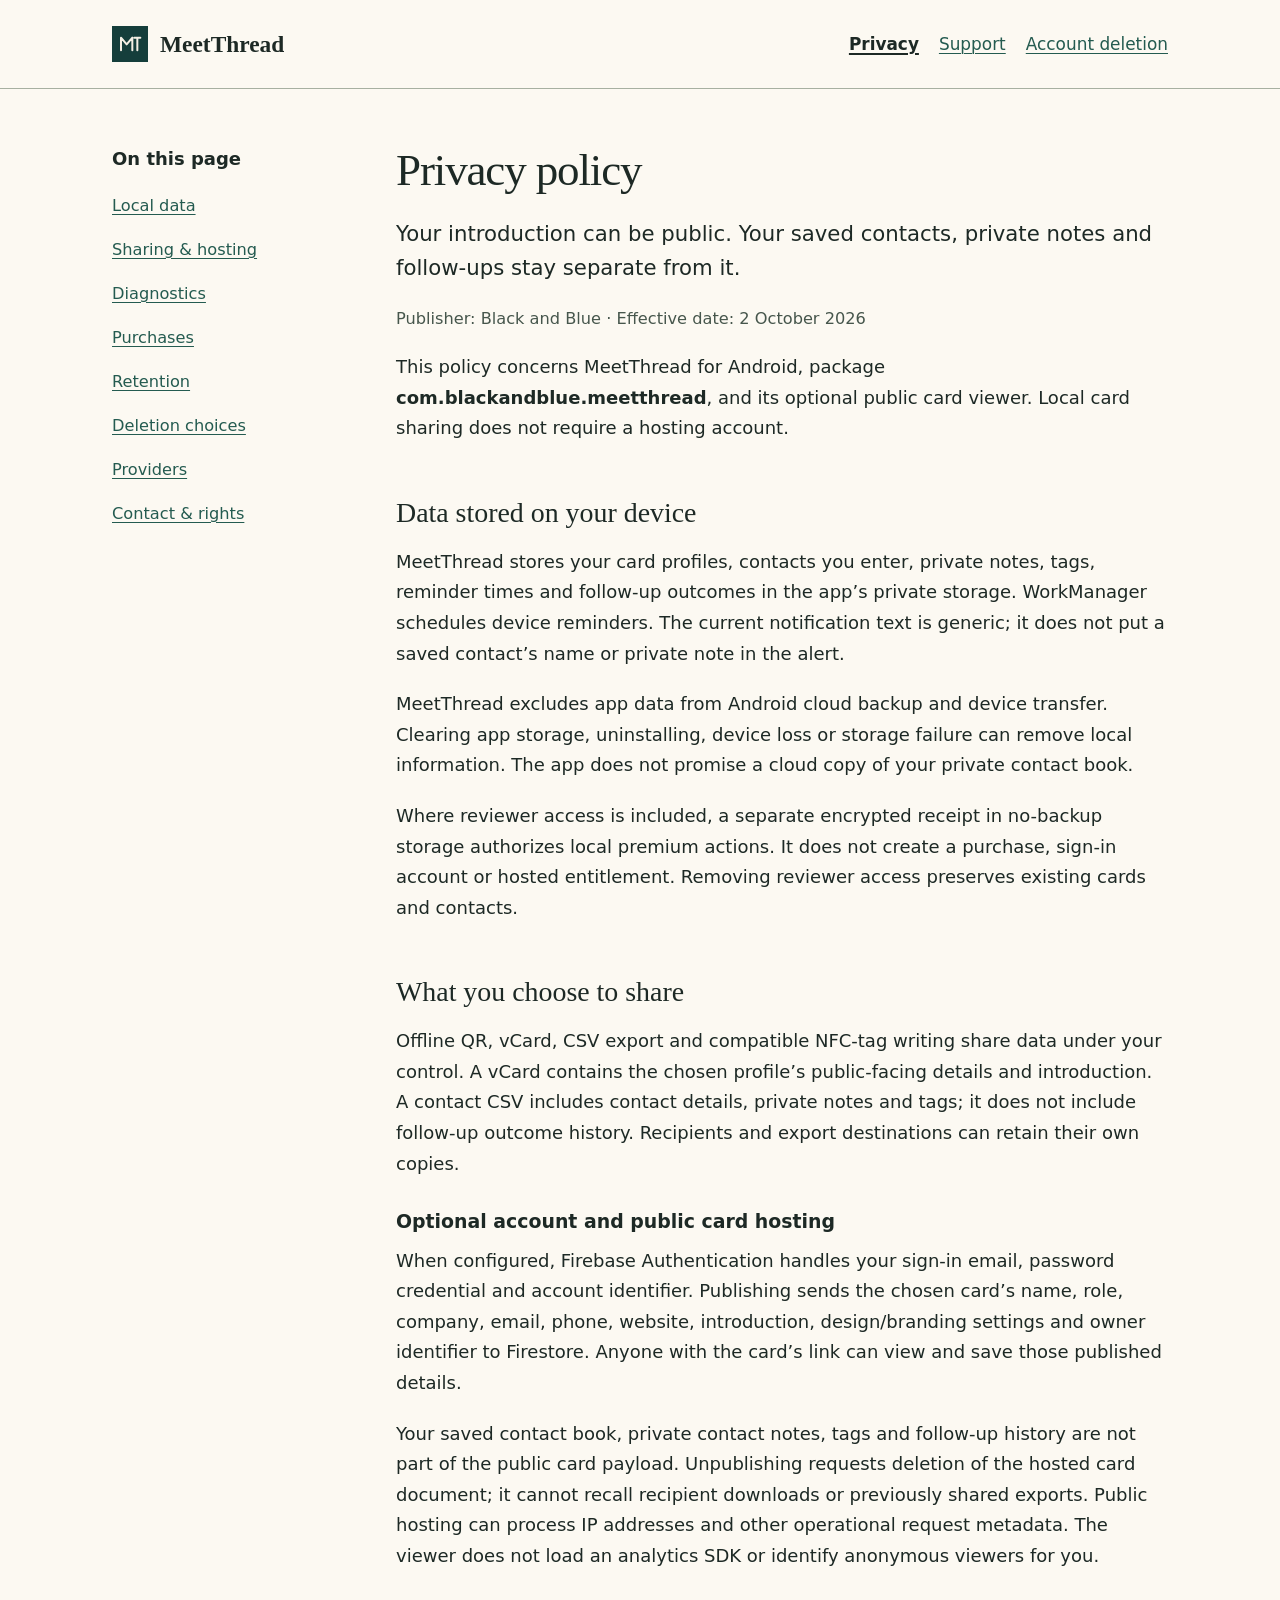
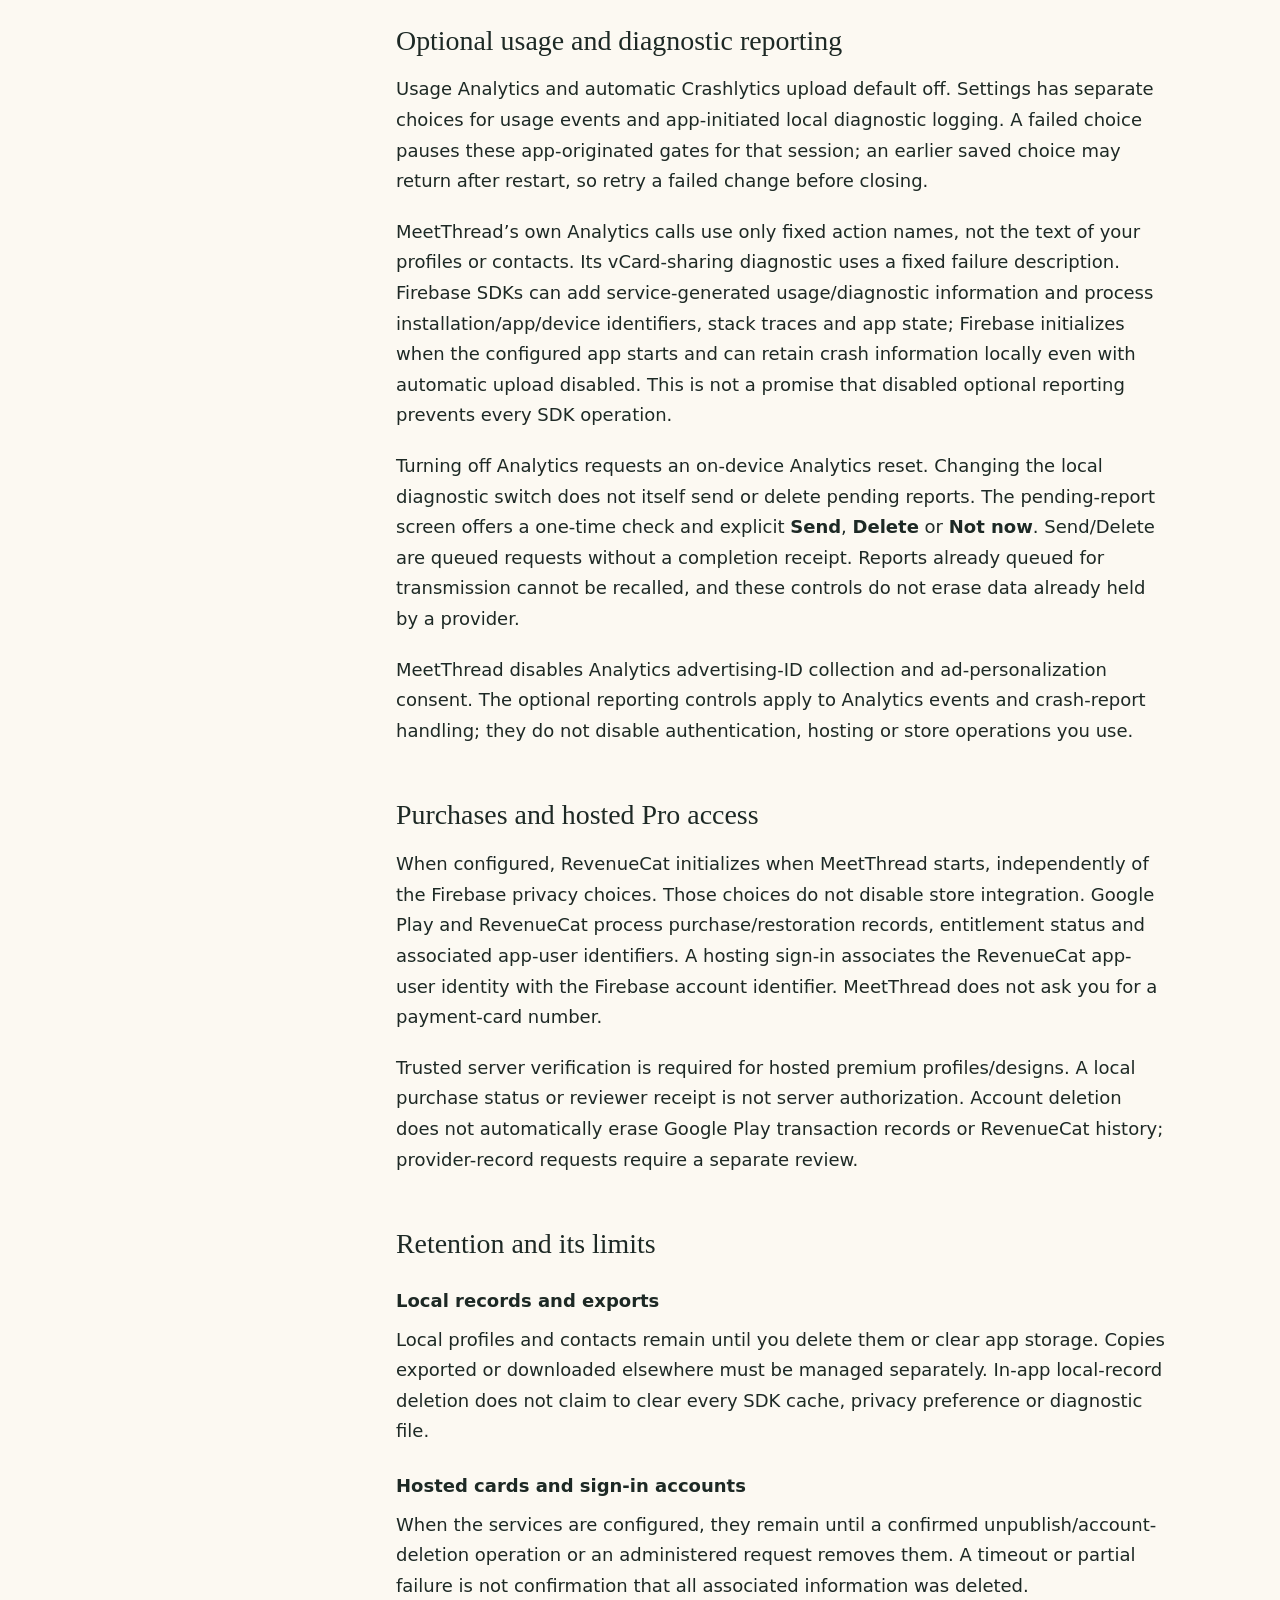
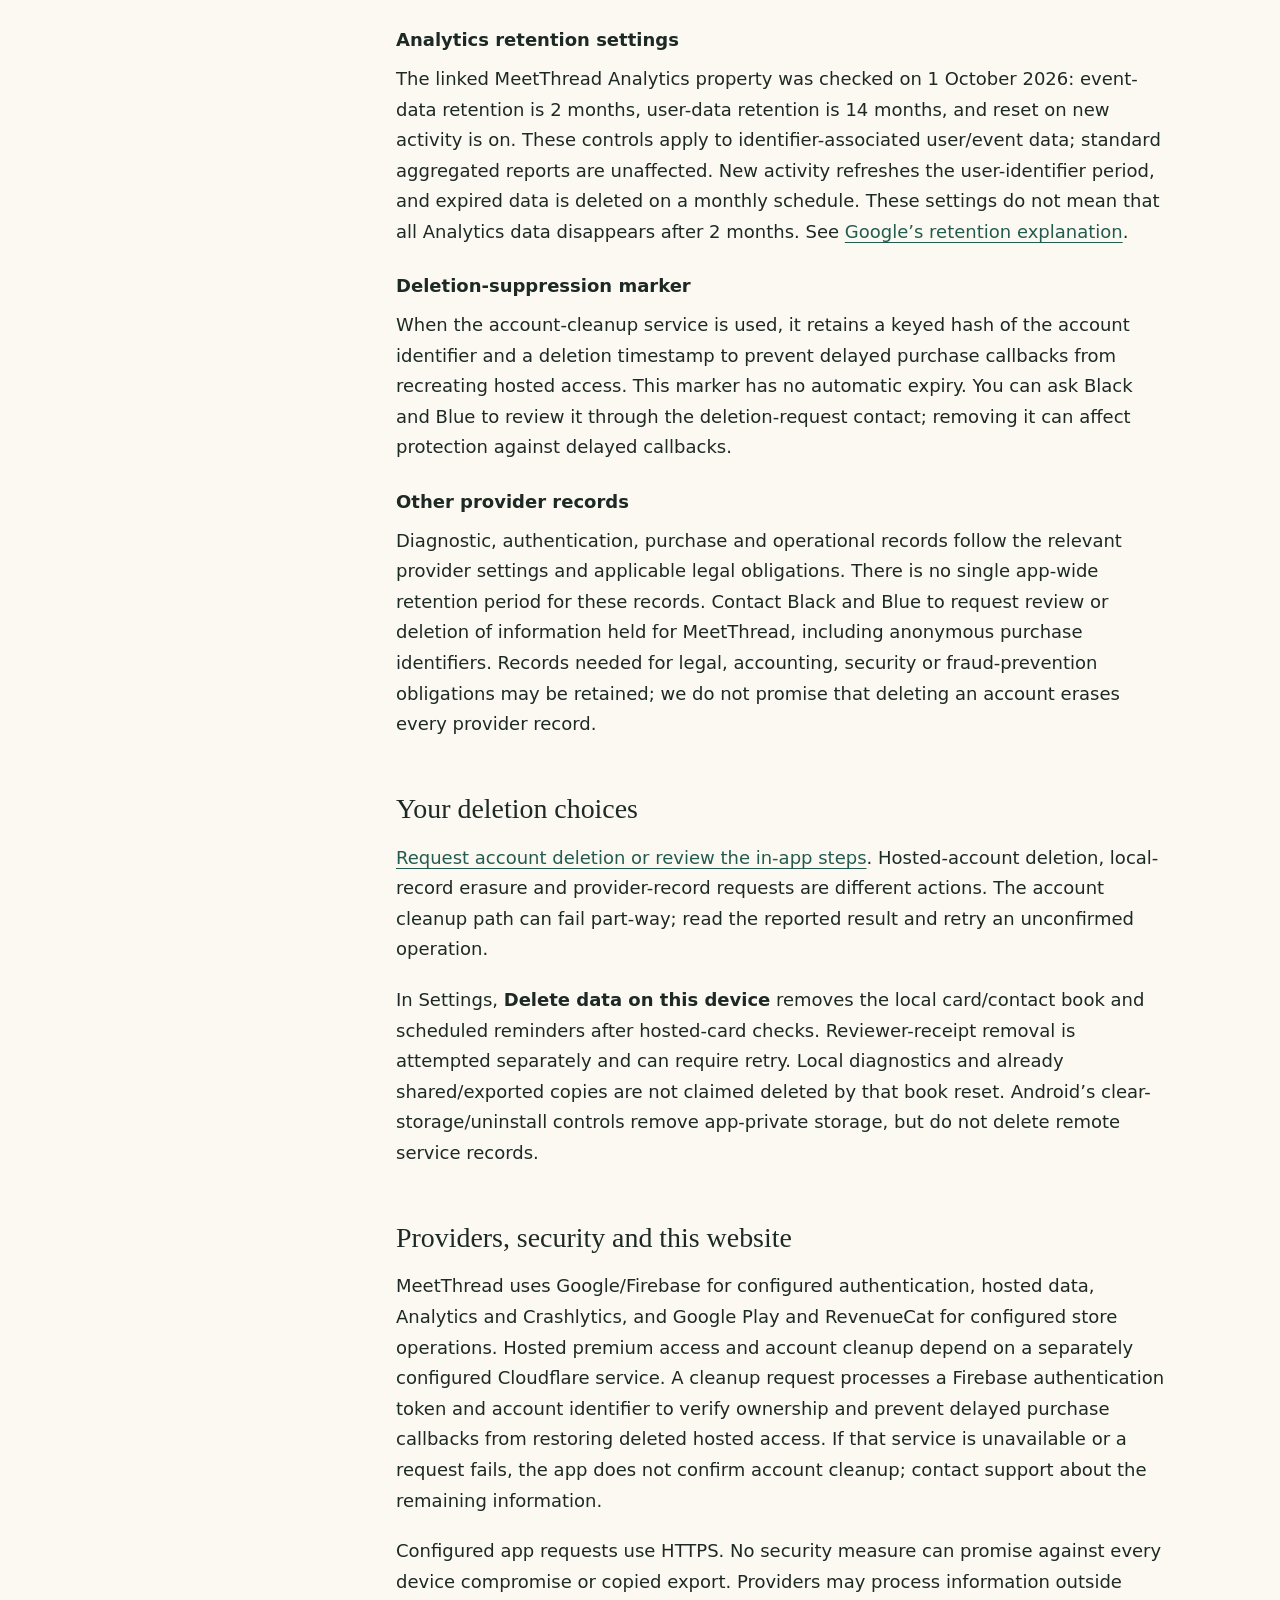
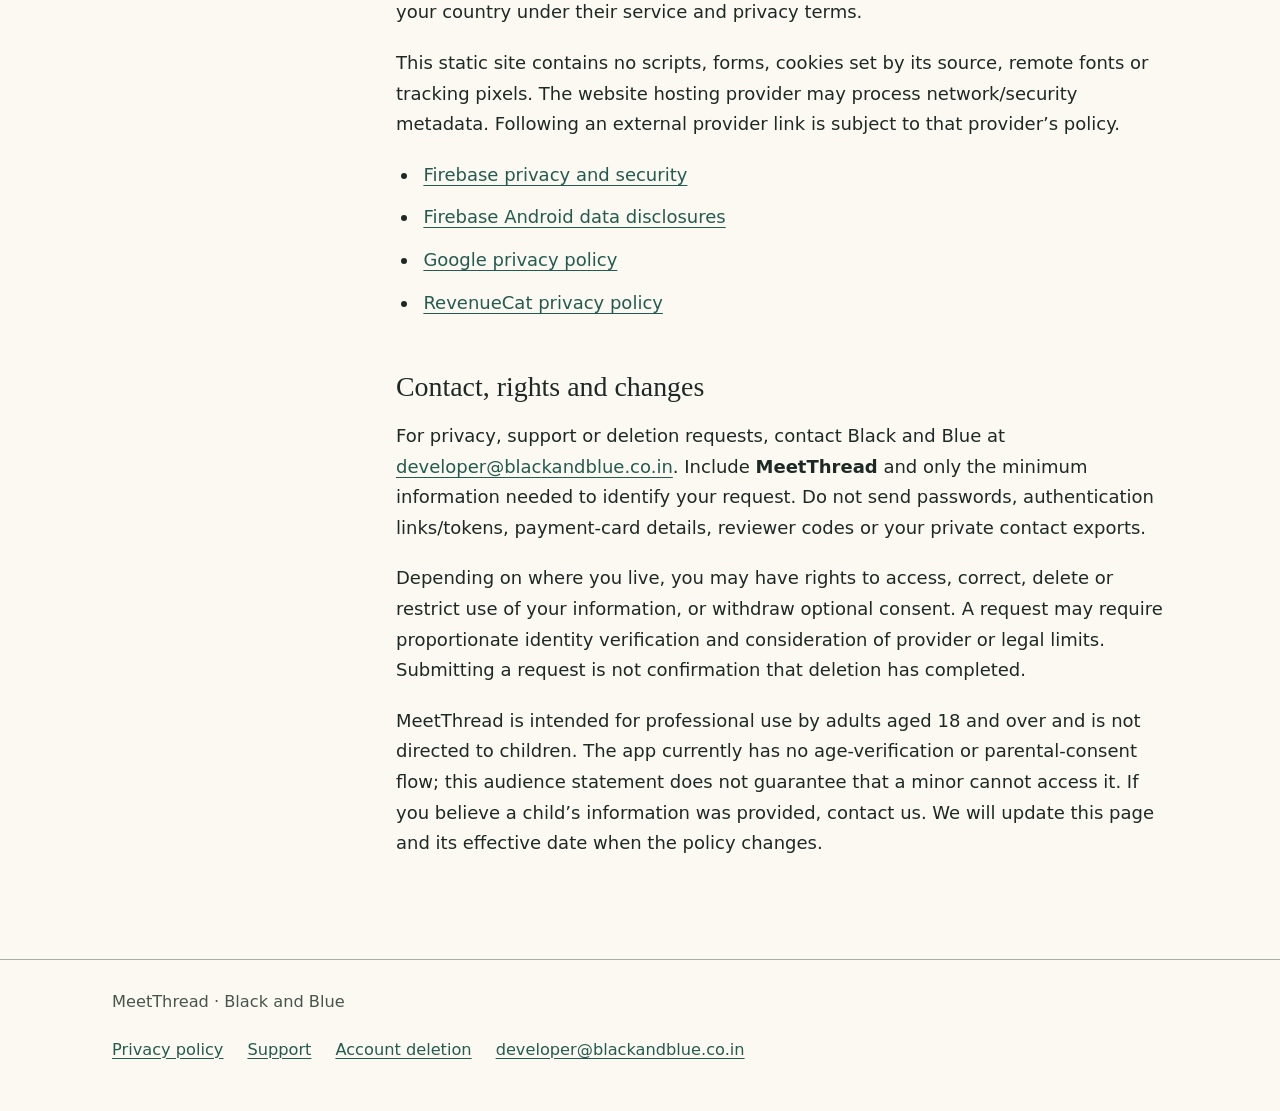
==== index.html @ bb513c00 "Publish final adult privacy, support and deletion pages" ====
<!doctype html>
<html lang="en">
<head>
  <meta charset="utf-8"><meta name="viewport" content="width=device-width, initial-scale=1">
  <meta name="referrer" content="no-referrer">
  <meta http-equiv="Content-Security-Policy" content="default-src 'none'; style-src 'self'; img-src 'self'; script-src 'none'; font-src 'none'; base-uri 'none'; form-action 'none'; object-src 'none'">
  <meta name="description" content="MeetThread privacy, local data choices, optional diagnostics, hosting and account-deletion information.">
  <link rel="canonical" href="https://meetthread.blackandblue.co.in/">
  <link rel="stylesheet" href="styles.css"><title>MeetThread privacy policy · Black and Blue</title>
</head>
<body>
<a class="skip" href="#main">Skip to policy</a>
<header class="site-header"><div class="shell">
  <a class="brand" href="index.html"><svg viewBox="0 0 108 108" aria-hidden="true"><path fill="#153E3B" d="M0 0h108v108H0z"/><path fill="none" stroke="#F4EFE4" stroke-width="6" stroke-linecap="round" stroke-linejoin="round" d="M27 73V35L44 55 61 35V73M76 35V73M67 35H85"/></svg>MeetThread</a>
  <nav class="global-nav" aria-label="Site"><a href="index.html" aria-current="page">Privacy</a><a href="support.html">Support</a><a href="delete-account.html">Account deletion</a></nav>
</div></header>
<div class="shell page">
<aside class="contents"><h2>On this page</h2><nav aria-label="Policy sections">
  <a href="#local-data">Local data</a><a href="#sharing">Sharing &amp; hosting</a><a href="#diagnostics">Diagnostics</a><a href="#purchases">Purchases</a><a href="#retention">Retention</a><a href="#delete-account">Deletion choices</a><a href="#providers">Providers</a><a href="#contact">Contact &amp; rights</a>
</nav></aside>
<main id="main" tabindex="-1">
  <h1>Privacy policy</h1>
  <p class="lead">Your introduction can be public. Your saved contacts, private notes and follow-ups stay separate from it.</p>
  <p class="date">Publisher: Black and Blue · Effective date: 2 October 2026</p>
  
  <p>This policy concerns MeetThread for Android, package <strong>com.blackandblue.meetthread</strong>, and its optional public card viewer. Local card sharing does not require a hosting account.</p>

  <section aria-labelledby="local-data"><h2 id="local-data">Data stored on your device</h2>
    <p>MeetThread stores your card profiles, contacts you enter, private notes, tags, reminder times and follow-up outcomes in the app’s private storage. WorkManager schedules device reminders. The current notification text is generic; it does not put a saved contact’s name or private note in the alert.</p>
    <p>MeetThread excludes app data from Android cloud backup and device transfer. Clearing app storage, uninstalling, device loss or storage failure can remove local information. The app does not promise a cloud copy of your private contact book.</p>
    <p>Where reviewer access is included, a separate encrypted receipt in no-backup storage authorizes local premium actions. It does not create a purchase, sign-in account or hosted entitlement. Removing reviewer access preserves existing cards and contacts.</p>
  </section>

  <section aria-labelledby="sharing"><h2 id="sharing">What you choose to share</h2>
    <p>Offline QR, vCard, CSV export and compatible NFC-tag writing share data under your control. A vCard contains the chosen profile’s public-facing details and introduction. A contact CSV includes contact details, private notes and tags; it does not include follow-up outcome history. Recipients and export destinations can retain their own copies.</p>
    <h3>Optional account and public card hosting</h3>
    <p>When configured, Firebase Authentication handles your sign-in email, password credential and account identifier. Publishing sends the chosen card’s name, role, company, email, phone, website, introduction, design/branding settings and owner identifier to Firestore. Anyone with the card’s link can view and save those published details.</p>
    <p>Your saved contact book, private contact notes, tags and follow-up history are not part of the public card payload. Unpublishing requests deletion of the hosted card document; it cannot recall recipient downloads or previously shared exports. Public hosting can process IP addresses and other operational request metadata. The viewer does not load an analytics SDK or identify anonymous viewers for you.</p>
  </section>

  <section aria-labelledby="diagnostics"><h2 id="diagnostics">Optional usage and diagnostic reporting</h2>
    <p>Usage Analytics and automatic Crashlytics upload default off. Settings has separate choices for usage events and app-initiated local diagnostic logging. A failed choice pauses these app-originated gates for that session; an earlier saved choice may return after restart, so retry a failed change before closing.</p>
    <p>MeetThread’s own Analytics calls use only fixed action names, not the text of your profiles or contacts. Its vCard-sharing diagnostic uses a fixed failure description. Firebase SDKs can add service-generated usage/diagnostic information and process installation/app/device identifiers, stack traces and app state; Firebase initializes when the configured app starts and can retain crash information locally even with automatic upload disabled. This is not a promise that disabled optional reporting prevents every SDK operation.</p>
    <p>Turning off Analytics requests an on-device Analytics reset. Changing the local diagnostic switch does not itself send or delete pending reports. The pending-report screen offers a one-time check and explicit <strong>Send</strong>, <strong>Delete</strong> or <strong>Not now</strong>. Send/Delete are queued requests without a completion receipt. Reports already queued for transmission cannot be recalled, and these controls do not erase data already held by a provider.</p>
    <p>MeetThread disables Analytics advertising-ID collection and ad-personalization consent. The optional reporting controls apply to Analytics events and crash-report handling; they do not disable authentication, hosting or store operations you use.</p>
  </section>

  <section aria-labelledby="purchases"><h2 id="purchases">Purchases and hosted Pro access</h2>
    <p>When configured, RevenueCat initializes when MeetThread starts, independently of the Firebase privacy choices. Those choices do not disable store integration. Google Play and RevenueCat process purchase/restoration records, entitlement status and associated app-user identifiers. A hosting sign-in associates the RevenueCat app-user identity with the Firebase account identifier. MeetThread does not ask you for a payment-card number.</p>
    <p>Trusted server verification is required for hosted premium profiles/designs. A local purchase status or reviewer receipt is not server authorization. Account deletion does not automatically erase Google Play transaction records or RevenueCat history; provider-record requests require a separate review.</p>
  </section>

  <section aria-labelledby="retention"><h2 id="retention">Retention and its limits</h2>
    <dl>
      <dt>Local records and exports</dt><dd>Local profiles and contacts remain until you delete them or clear app storage. Copies exported or downloaded elsewhere must be managed separately. In-app local-record deletion does not claim to clear every SDK cache, privacy preference or diagnostic file.</dd>
      <dt>Hosted cards and sign-in accounts</dt><dd>When the services are configured, they remain until a confirmed unpublish/account-deletion operation or an administered request removes them. A timeout or partial failure is not confirmation that all associated information was deleted.</dd>
      <dt>Analytics retention settings</dt><dd>The linked MeetThread Analytics property was checked on 1 October 2026: event-data retention is 2 months, user-data retention is 14 months, and reset on new activity is on. These controls apply to identifier-associated user/event data; standard aggregated reports are unaffected. New activity refreshes the user-identifier period, and expired data is deleted on a monthly schedule. These settings do not mean that all Analytics data disappears after 2 months. See <a href="https://support.google.com/analytics/answer/7667196?hl=en">Google’s retention explanation</a>.</dd>
      <dt>Deletion-suppression marker</dt><dd>When the account-cleanup service is used, it retains a keyed hash of the account identifier and a deletion timestamp to prevent delayed purchase callbacks from recreating hosted access. This marker has no automatic expiry. You can ask Black and Blue to review it through the deletion-request contact; removing it can affect protection against delayed callbacks.</dd>
      <dt>Other provider records</dt><dd>Diagnostic, authentication, purchase and operational records follow the relevant provider settings and applicable legal obligations. There is no single app-wide retention period for these records. Contact Black and Blue to request review or deletion of information held for MeetThread, including anonymous purchase identifiers. Records needed for legal, accounting, security or fraud-prevention obligations may be retained; we do not promise that deleting an account erases every provider record.</dd>
    </dl>
  </section>

  <section aria-labelledby="delete-account"><h2 id="delete-account">Your deletion choices</h2>
    <p><a href="delete-account.html">Request account deletion or review the in-app steps</a>. Hosted-account deletion, local-record erasure and provider-record requests are different actions. The account cleanup path can fail part-way; read the reported result and retry an unconfirmed operation.</p>
    <p>In Settings, <strong>Delete data on this device</strong> removes the local card/contact book and scheduled reminders after hosted-card checks. Reviewer-receipt removal is attempted separately and can require retry. Local diagnostics and already shared/exported copies are not claimed deleted by that book reset. Android’s clear-storage/uninstall controls remove app-private storage, but do not delete remote service records.</p>
  </section>

  <section aria-labelledby="providers"><h2 id="providers">Providers, security and this website</h2>
    <p>MeetThread uses Google/Firebase for configured authentication, hosted data, Analytics and Crashlytics, and Google Play and RevenueCat for configured store operations. Hosted premium access and account cleanup depend on a separately configured Cloudflare service. A cleanup request processes a Firebase authentication token and account identifier to verify ownership and prevent delayed purchase callbacks from restoring deleted hosted access. If that service is unavailable or a request fails, the app does not confirm account cleanup; contact support about the remaining information.</p>
    <p>Configured app requests use HTTPS. No security measure can promise against every device compromise or copied export. Providers may process information outside your country under their service and privacy terms.</p>
    <p>This static site contains no scripts, forms, cookies set by its source, remote fonts or tracking pixels. The website hosting provider may process network/security metadata. Following an external provider link is subject to that provider’s policy.</p>
    <ul><li><a href="https://firebase.google.com/support/privacy">Firebase privacy and security</a></li><li><a href="https://firebase.google.com/docs/android/play-data-disclosure">Firebase Android data disclosures</a></li><li><a href="https://policies.google.com/privacy">Google privacy policy</a></li><li><a href="https://www.revenuecat.com/privacy">RevenueCat privacy policy</a></li></ul>
  </section>

  <section aria-labelledby="contact"><h2 id="contact">Contact, rights and changes</h2>
    <p>For privacy, support or deletion requests, contact Black and Blue at <a href="mailto:developer@blackandblue.co.in?subject=MeetThread%20privacy%20request">developer@blackandblue.co.in</a>. Include <strong>MeetThread</strong> and only the minimum information needed to identify your request. Do not send passwords, authentication links/tokens, payment-card details, reviewer codes or your private contact exports.</p>
    <p>Depending on where you live, you may have rights to access, correct, delete or restrict use of your information, or withdraw optional consent. A request may require proportionate identity verification and consideration of provider or legal limits. Submitting a request is not confirmation that deletion has completed.</p>
    <p>MeetThread is intended for professional use by adults aged 18 and over and is not directed to children. The app currently has no age-verification or parental-consent flow; this audience statement does not guarantee that a minor cannot access it. If you believe a child’s information was provided, contact us. We will update this page and its effective date when the policy changes.</p>
  </section>
</main></div>
<footer class="site-footer"><div class="shell"><p>MeetThread · Black and Blue</p><nav aria-label="Footer"><a href="index.html">Privacy policy</a><a href="support.html">Support</a><a href="delete-account.html">Account deletion</a><a href="mailto:developer@blackandblue.co.in?subject=MeetThread%20support">developer@blackandblue.co.in</a></nav></div></footer>
</body></html>
---- styles.css ----
@charset "UTF-8";
:root {
  color-scheme: light dark;
  --paper: #fcf9f2; --ink: #1d2925; --muted: #46564c;
  --green: #245b50; --line: #a7b0a1; --notice: #eee8d8; --notice-ink: #693f32; --focus: #8c5a17;
  background: var(--paper); color: var(--ink);
  font: 18px/1.7 system-ui, sans-serif;
}
* { box-sizing: border-box; }
body { margin: 0; }
a { color: var(--green); text-underline-offset: .2em; text-decoration-thickness: 1px; overflow-wrap: anywhere; }
a:hover { text-decoration-thickness: 2px; }
a:active { color: var(--ink); }
:focus-visible { outline: 3px solid var(--focus); outline-offset: 4px; }
::selection { background: #c9dfd1; color: #153e36; }
.shell { width: min(1120px, 100%); margin: auto; padding-inline: 32px; }
.site-header { border-bottom: 1px solid var(--line); }
.site-header .shell { display: flex; flex-wrap: wrap; align-items: center; justify-content: space-between; gap: 8px 24px; padding-block: 20px; }
.brand { display: inline-flex; align-items: center; gap: 12px; min-height: 48px; color: var(--ink); font: 700 1.3rem Georgia, serif; text-decoration: none; }
.brand svg { flex: 0 0 auto; width: 36px; height: 36px; }
.global-nav { display: flex; flex-wrap: wrap; gap: 4px 20px; }
.global-nav a { display: inline-flex; align-items: center; min-height: 48px; padding-block: 8px; font-size: .94rem; }
.global-nav [aria-current="page"] { color: var(--ink); font-weight: 650; text-decoration-thickness: 2px; }
.skip { position: absolute; z-index: 2; left: 20px; top: 8px; padding: 12px 20px; background: var(--paper); transform: translateY(-180%); }
.skip:focus { transform: none; }
.page { display: grid; grid-template-columns: 220px minmax(0,1fr); gap: 64px; padding-block: 56px 80px; }
.contents { align-self: start; position: sticky; top: 24px; font-size: .9rem; }
.contents h2 { margin: 0 0 12px; font: 650 1rem/1.5 system-ui, sans-serif; }
.contents a { display: flex; align-items: center; min-height: 44px; padding-block: 8px; line-height: 1.4; }
main { min-width: 0; max-width: 70ch; overflow-wrap: anywhere; }
h1, h2, h3 { overflow-wrap: anywhere; text-wrap: balance; }
h1 { margin: 0 0 20px; font: 400 2.5rem/1.15 Georgia, serif; letter-spacing: -.025em; }
h2 { margin: 52px 0 16px; font: 400 1.55rem/1.25 Georgia, serif; scroll-margin-top: 24px; }
h3 { margin: 28px 0 10px; font: 650 1.05rem/1.5 system-ui, sans-serif; }
p { margin: 0 0 20px; }
.lead { font-size: 1.18rem; line-height: 1.6; }
.muted, .date { color: var(--muted); }
.date { font-size: .9rem; }
ul, ol { padding-left: 1.3em; margin-block: 16px 24px; }
li { margin-bottom: 12px; padding-left: 4px; }
dt { font-weight: 650; margin: 24px 0 8px; }
dd { margin: 0 0 20px; }
.email-link { display: inline-flex; align-items: center; min-height: 52px; padding-block: 8px; font-weight: 650; }
.site-footer { border-top: 1px solid var(--line); color: var(--muted); font-size: .9rem; }
.site-footer .shell { padding-block: 28px 40px; }
.site-footer p { margin-bottom: 12px; }
.site-footer nav { display: flex; flex-wrap: wrap; gap: 4px 24px; }
.site-footer a { display: inline-flex; align-items: center; min-height: 44px; }
@media (max-width: 760px) {
  .shell { padding-inline: 20px; }
  .page { grid-template-columns: 1fr; gap: 28px; padding-block: 32px 56px; }
  .contents { position: static; padding-bottom: 20px; border-bottom: 1px solid var(--line); }
  .contents nav { display: flex; flex-wrap: wrap; gap: 4px 20px; }
  h1 { font-size: 2rem; }
}
@media (prefers-color-scheme: dark) {
  :root { --paper: #141c18; --ink: #e3e9dd; --muted: #c0cbbb; --green: #a1d0bc; --line: #63715f; --notice: #302a20; --notice-ink: #efd6ac; --focus: #efbd72; }
}
@media (prefers-reduced-motion: reduce) { html { scroll-behavior: auto; } }
@media print {
  :root { color-scheme: light; --paper: white; --ink: black; --muted: black; --green: black; --line: #666; --notice: white; --notice-ink: black; --focus: black; background: white; color: black; }
  .site-header, .contents, .skip, .site-footer nav { display: none; }
  .page { display: block; padding: 0; }
  main { max-width: none; }
  a { color: black; }
}
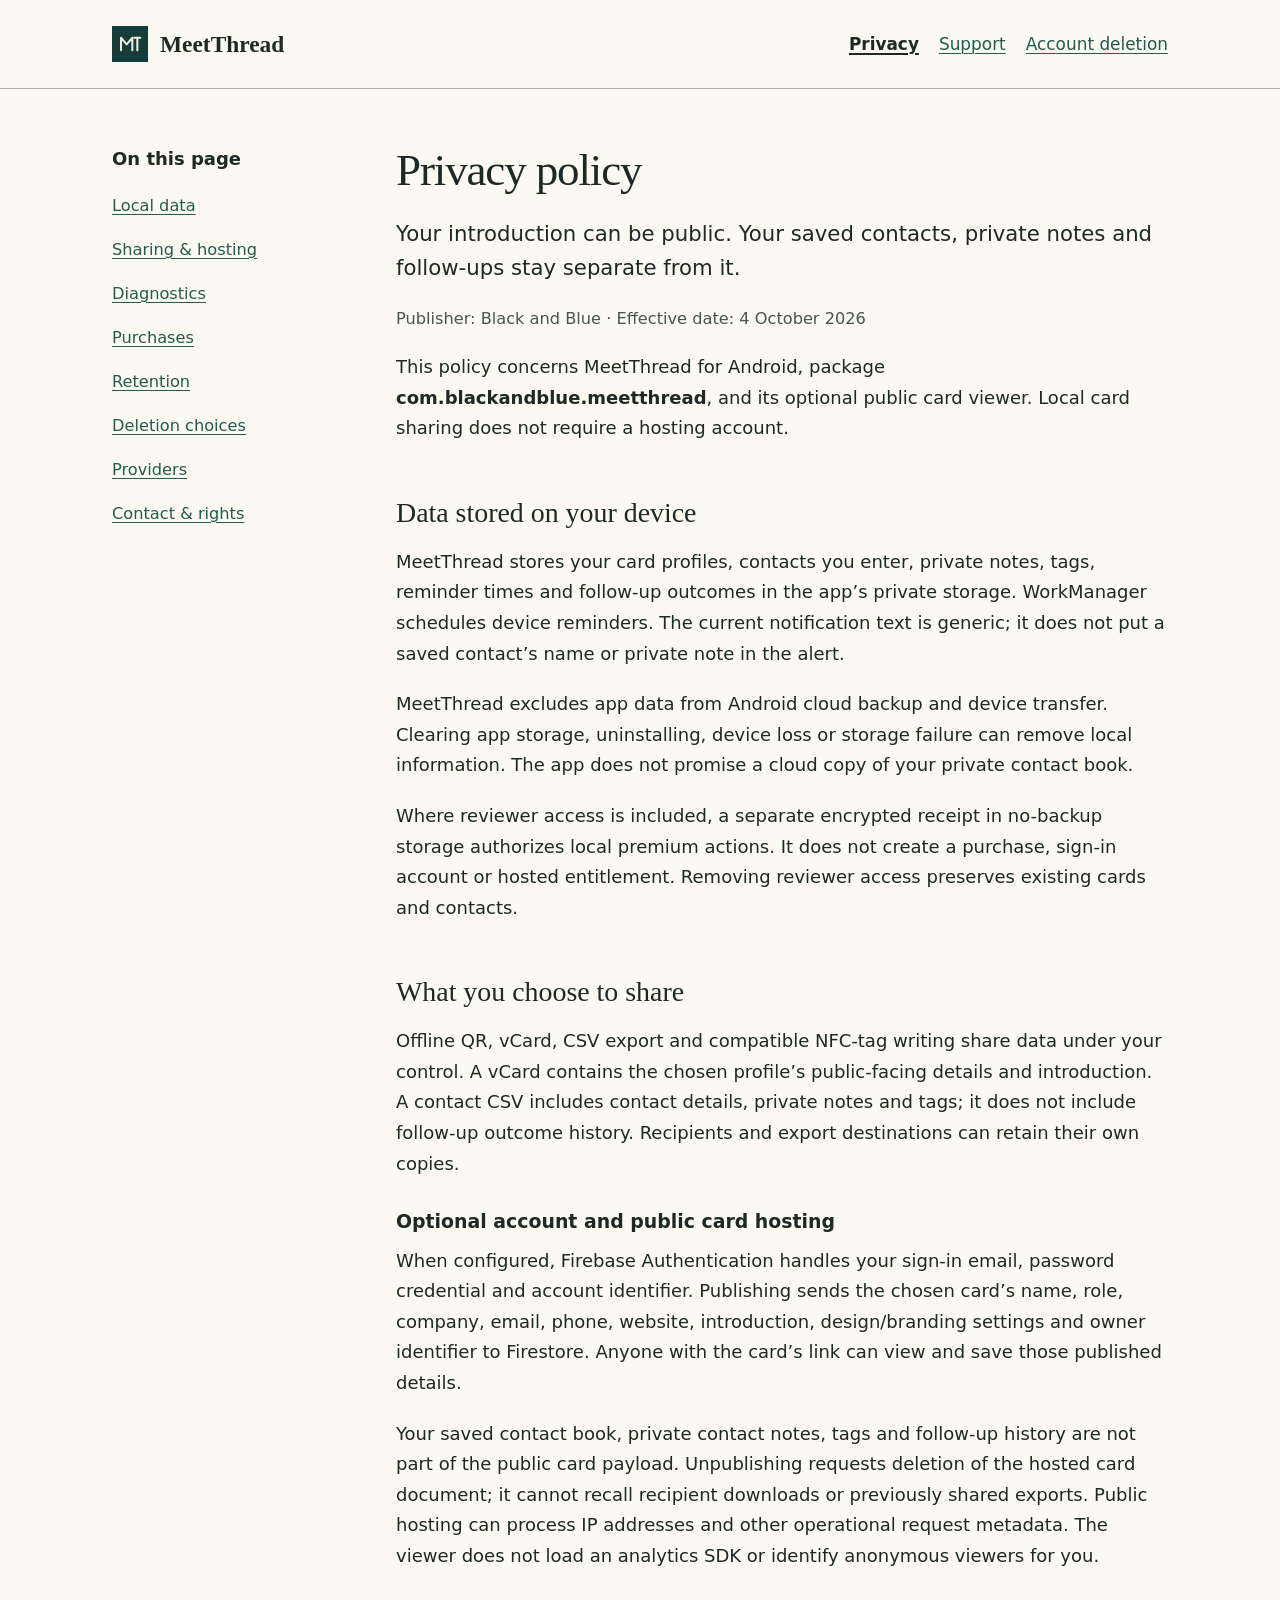
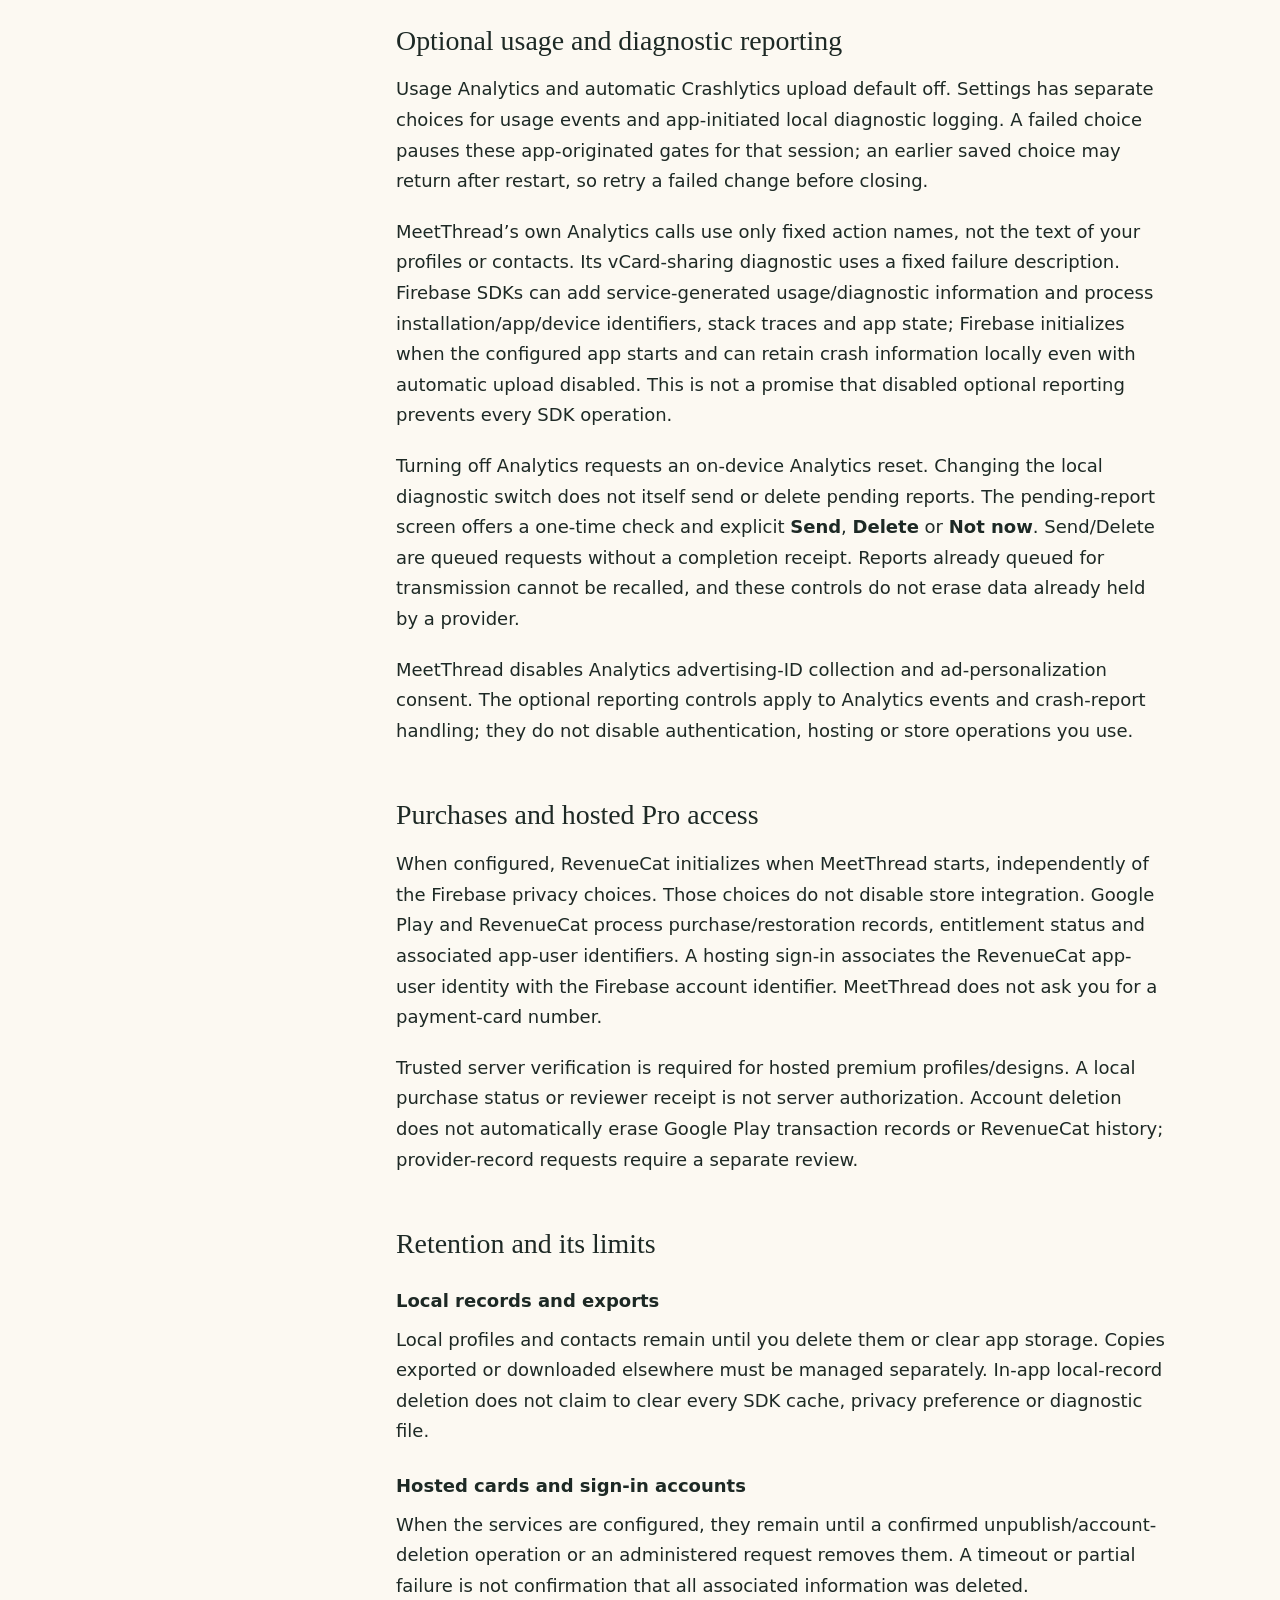
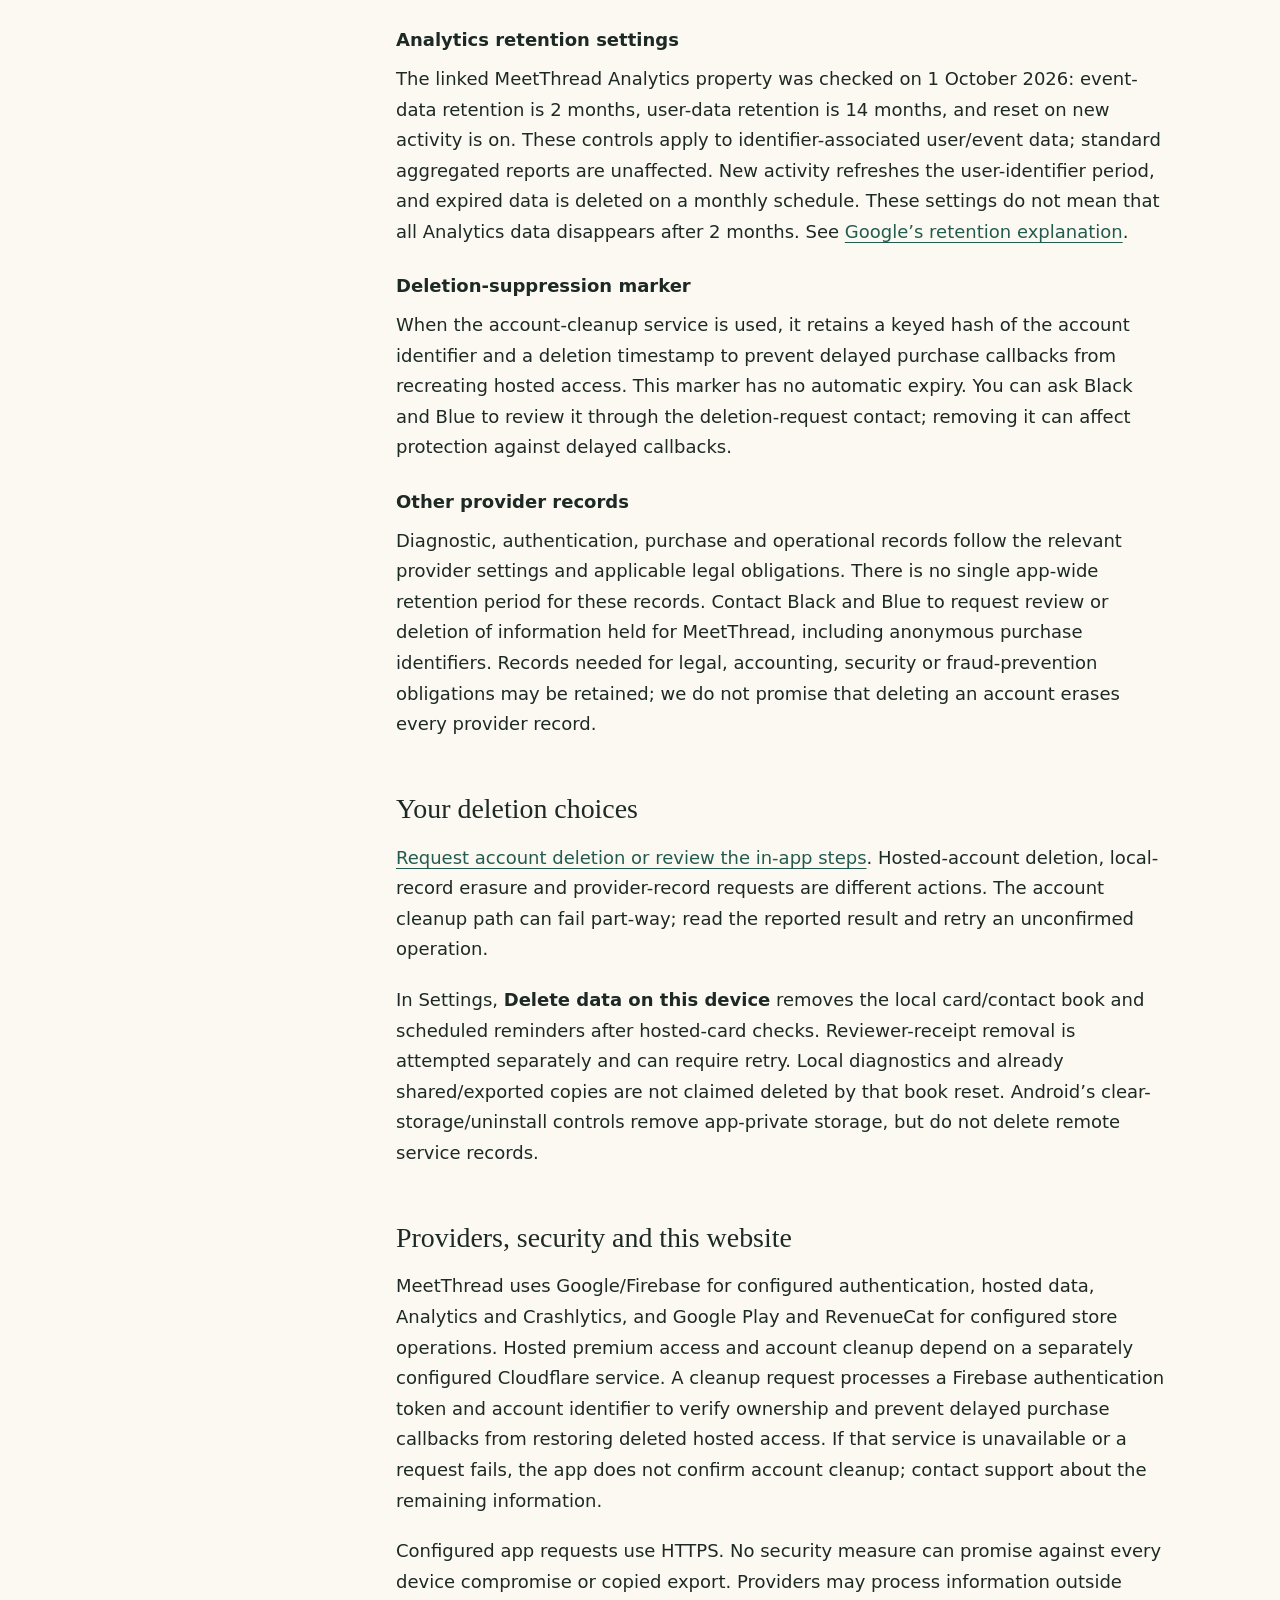
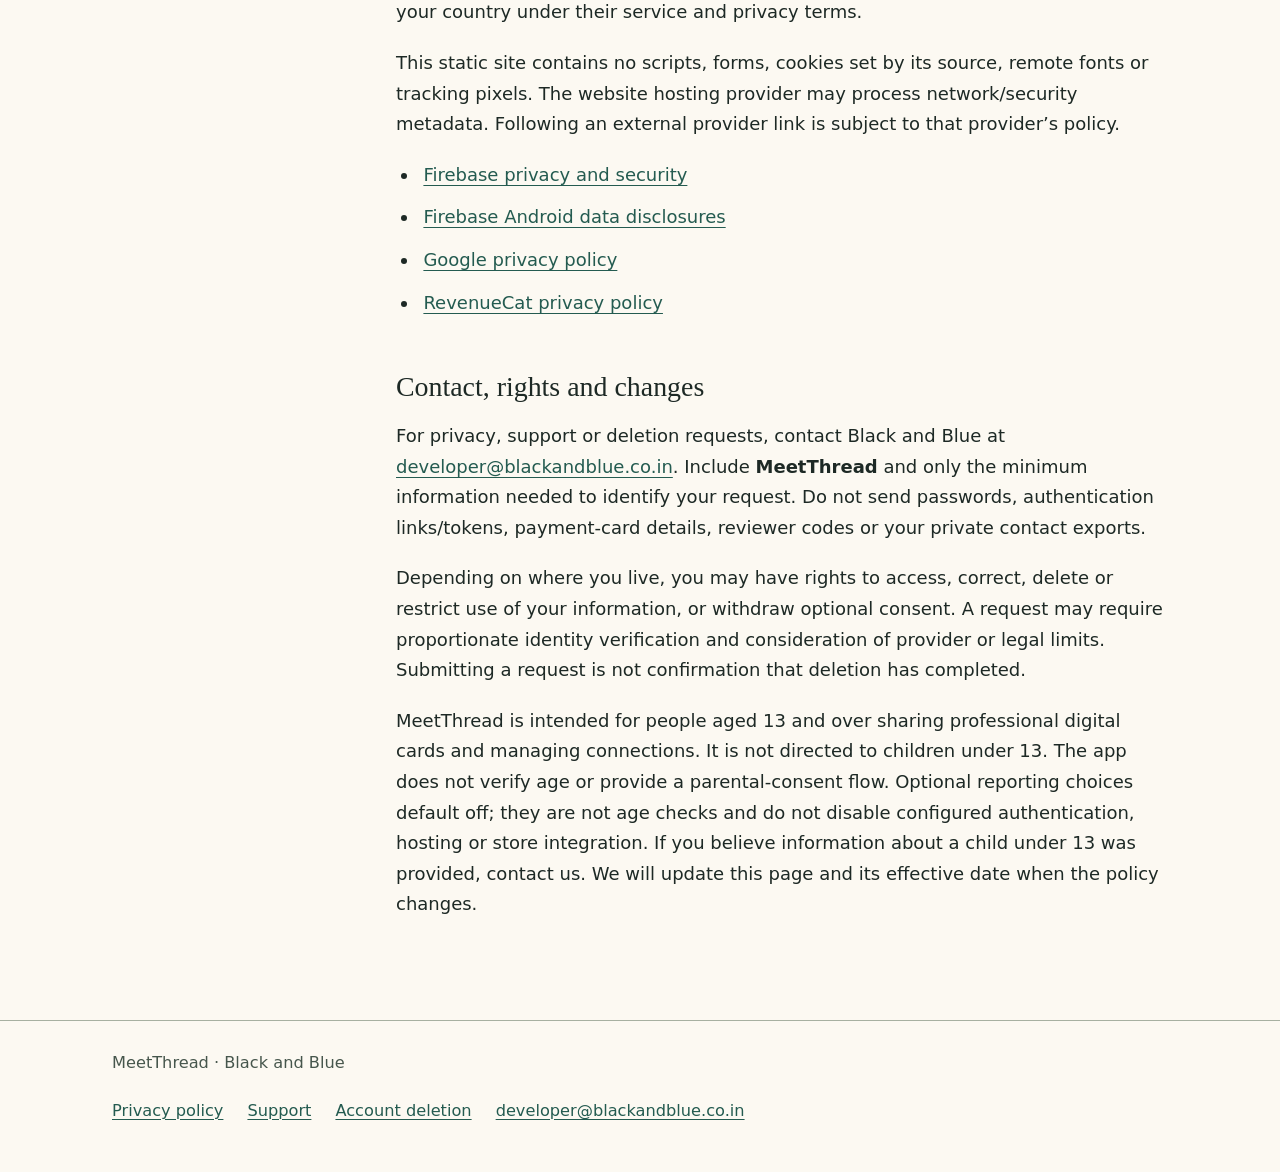
==== commit 7211b679: "Align MeetThread policy with approved 13+ audience" ====
--- a/index.html
+++ b/index.html
@@ -19,9 +19,9 @@
   <a href="#local-data">Local data</a><a href="#sharing">Sharing &amp; hosting</a><a href="#diagnostics">Diagnostics</a><a href="#purchases">Purchases</a><a href="#retention">Retention</a><a href="#delete-account">Deletion choices</a><a href="#providers">Providers</a><a href="#contact">Contact &amp; rights</a>
 </nav></aside>
 <main id="main" tabindex="-1">
-  <h1>Privacy policy</h1>
+  <h1 id="privacy">Privacy policy</h1>
   <p class="lead">Your introduction can be public. Your saved contacts, private notes and follow-ups stay separate from it.</p>
-  <p class="date">Publisher: Black and Blue · Effective date: 2 October 2026</p>
+  <p class="date">Publisher: Black and Blue · Effective date: 4 October 2026</p>
   
   <p>This policy concerns MeetThread for Android, package <strong>com.blackandblue.meetthread</strong>, and its optional public card viewer. Local card sharing does not require a hosting account.</p>
 
@@ -60,7 +60,7 @@
     </dl>
   </section>
 
-  <section aria-labelledby="delete-account"><h2 id="delete-account">Your deletion choices</h2>
+  <section id="delete" aria-labelledby="delete-account"><h2 id="delete-account">Your deletion choices</h2>
     <p><a href="delete-account.html">Request account deletion or review the in-app steps</a>. Hosted-account deletion, local-record erasure and provider-record requests are different actions. The account cleanup path can fail part-way; read the reported result and retry an unconfirmed operation.</p>
     <p>In Settings, <strong>Delete data on this device</strong> removes the local card/contact book and scheduled reminders after hosted-card checks. Reviewer-receipt removal is attempted separately and can require retry. Local diagnostics and already shared/exported copies are not claimed deleted by that book reset. Android’s clear-storage/uninstall controls remove app-private storage, but do not delete remote service records.</p>
   </section>
@@ -75,7 +75,7 @@
   <section aria-labelledby="contact"><h2 id="contact">Contact, rights and changes</h2>
     <p>For privacy, support or deletion requests, contact Black and Blue at <a href="mailto:developer@blackandblue.co.in?subject=MeetThread%20privacy%20request">developer@blackandblue.co.in</a>. Include <strong>MeetThread</strong> and only the minimum information needed to identify your request. Do not send passwords, authentication links/tokens, payment-card details, reviewer codes or your private contact exports.</p>
     <p>Depending on where you live, you may have rights to access, correct, delete or restrict use of your information, or withdraw optional consent. A request may require proportionate identity verification and consideration of provider or legal limits. Submitting a request is not confirmation that deletion has completed.</p>
-    <p>MeetThread is intended for professional use by adults aged 18 and over and is not directed to children. The app currently has no age-verification or parental-consent flow; this audience statement does not guarantee that a minor cannot access it. If you believe a child’s information was provided, contact us. We will update this page and its effective date when the policy changes.</p>
+    <p>MeetThread is intended for people aged 13 and over sharing professional digital cards and managing connections. It is not directed to children under 13. The app does not verify age or provide a parental-consent flow. Optional reporting choices default off; they are not age checks and do not disable configured authentication, hosting or store integration. If you believe information about a child under 13 was provided, contact us. We will update this page and its effective date when the policy changes.</p>
   </section>
 </main></div>
 <footer class="site-footer"><div class="shell"><p>MeetThread · Black and Blue</p><nav aria-label="Footer"><a href="index.html">Privacy policy</a><a href="support.html">Support</a><a href="delete-account.html">Account deletion</a><a href="mailto:developer@blackandblue.co.in?subject=MeetThread%20support">developer@blackandblue.co.in</a></nav></div></footer>
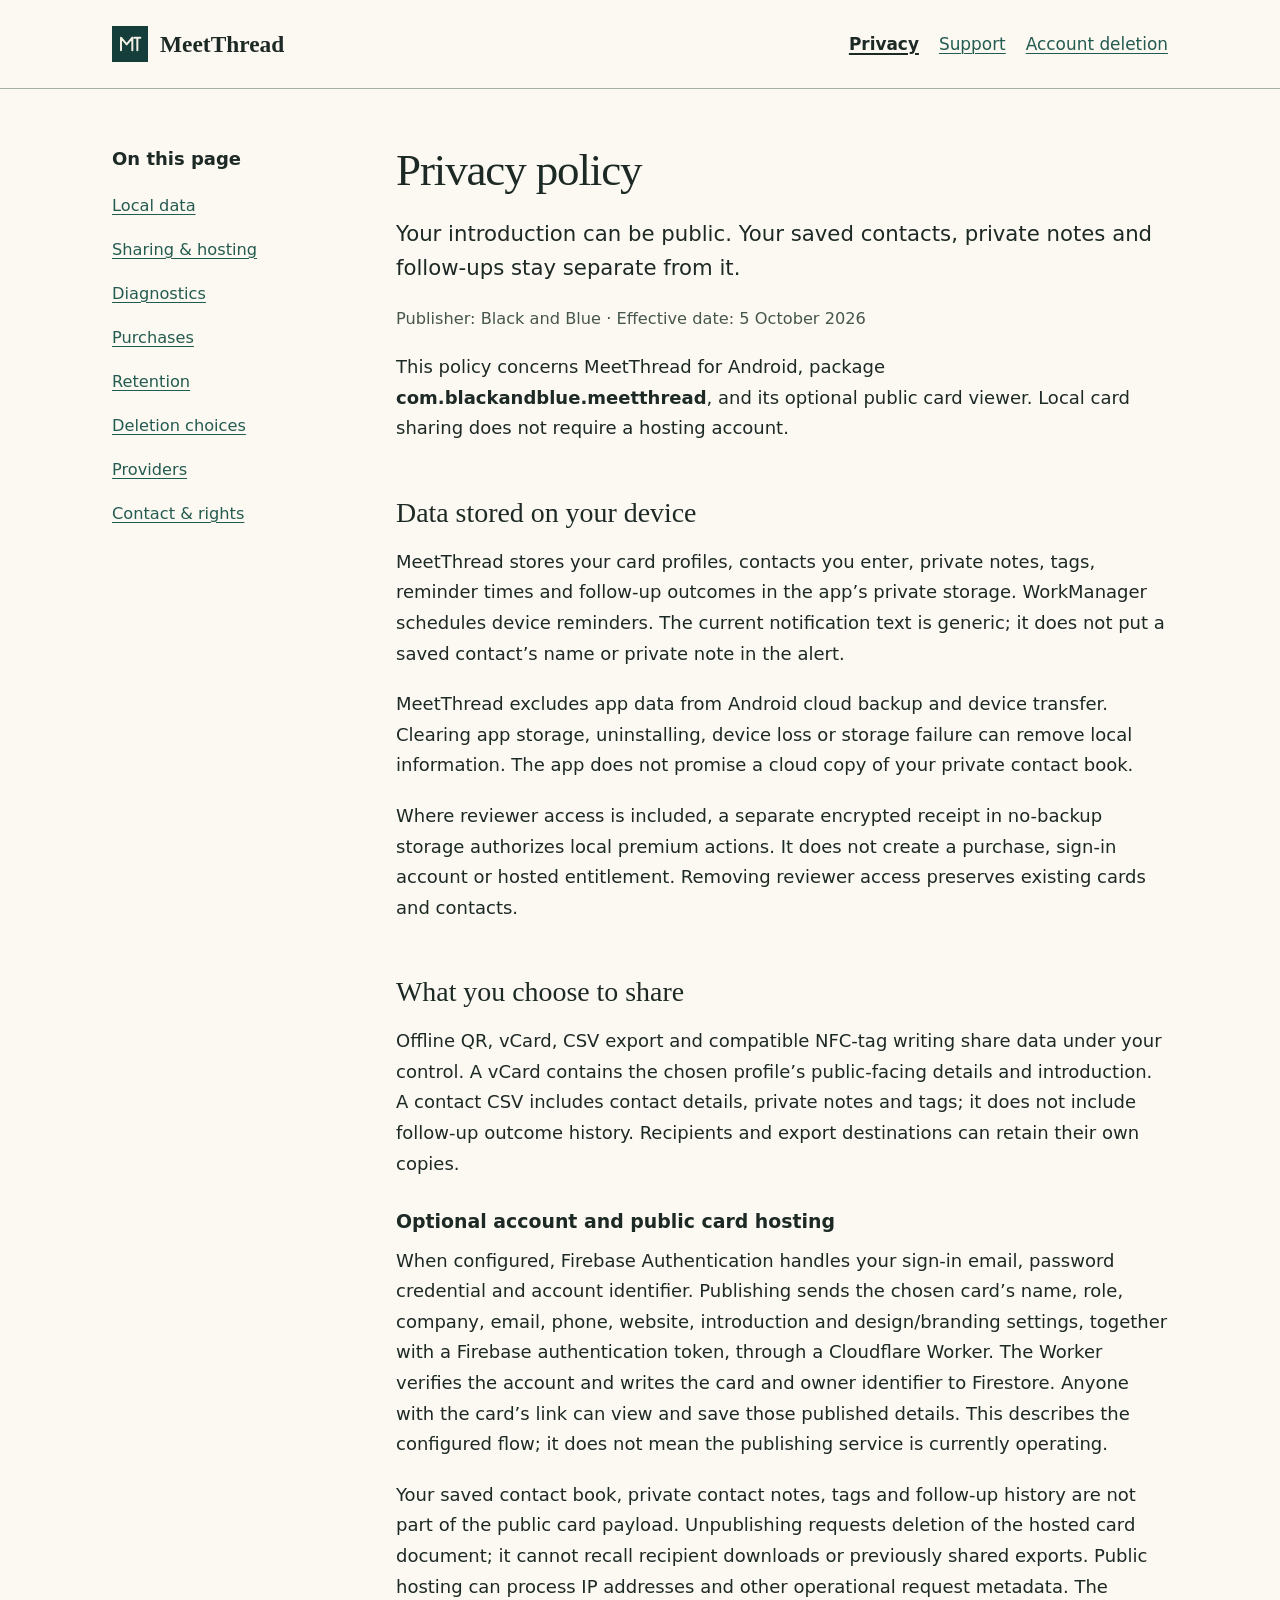
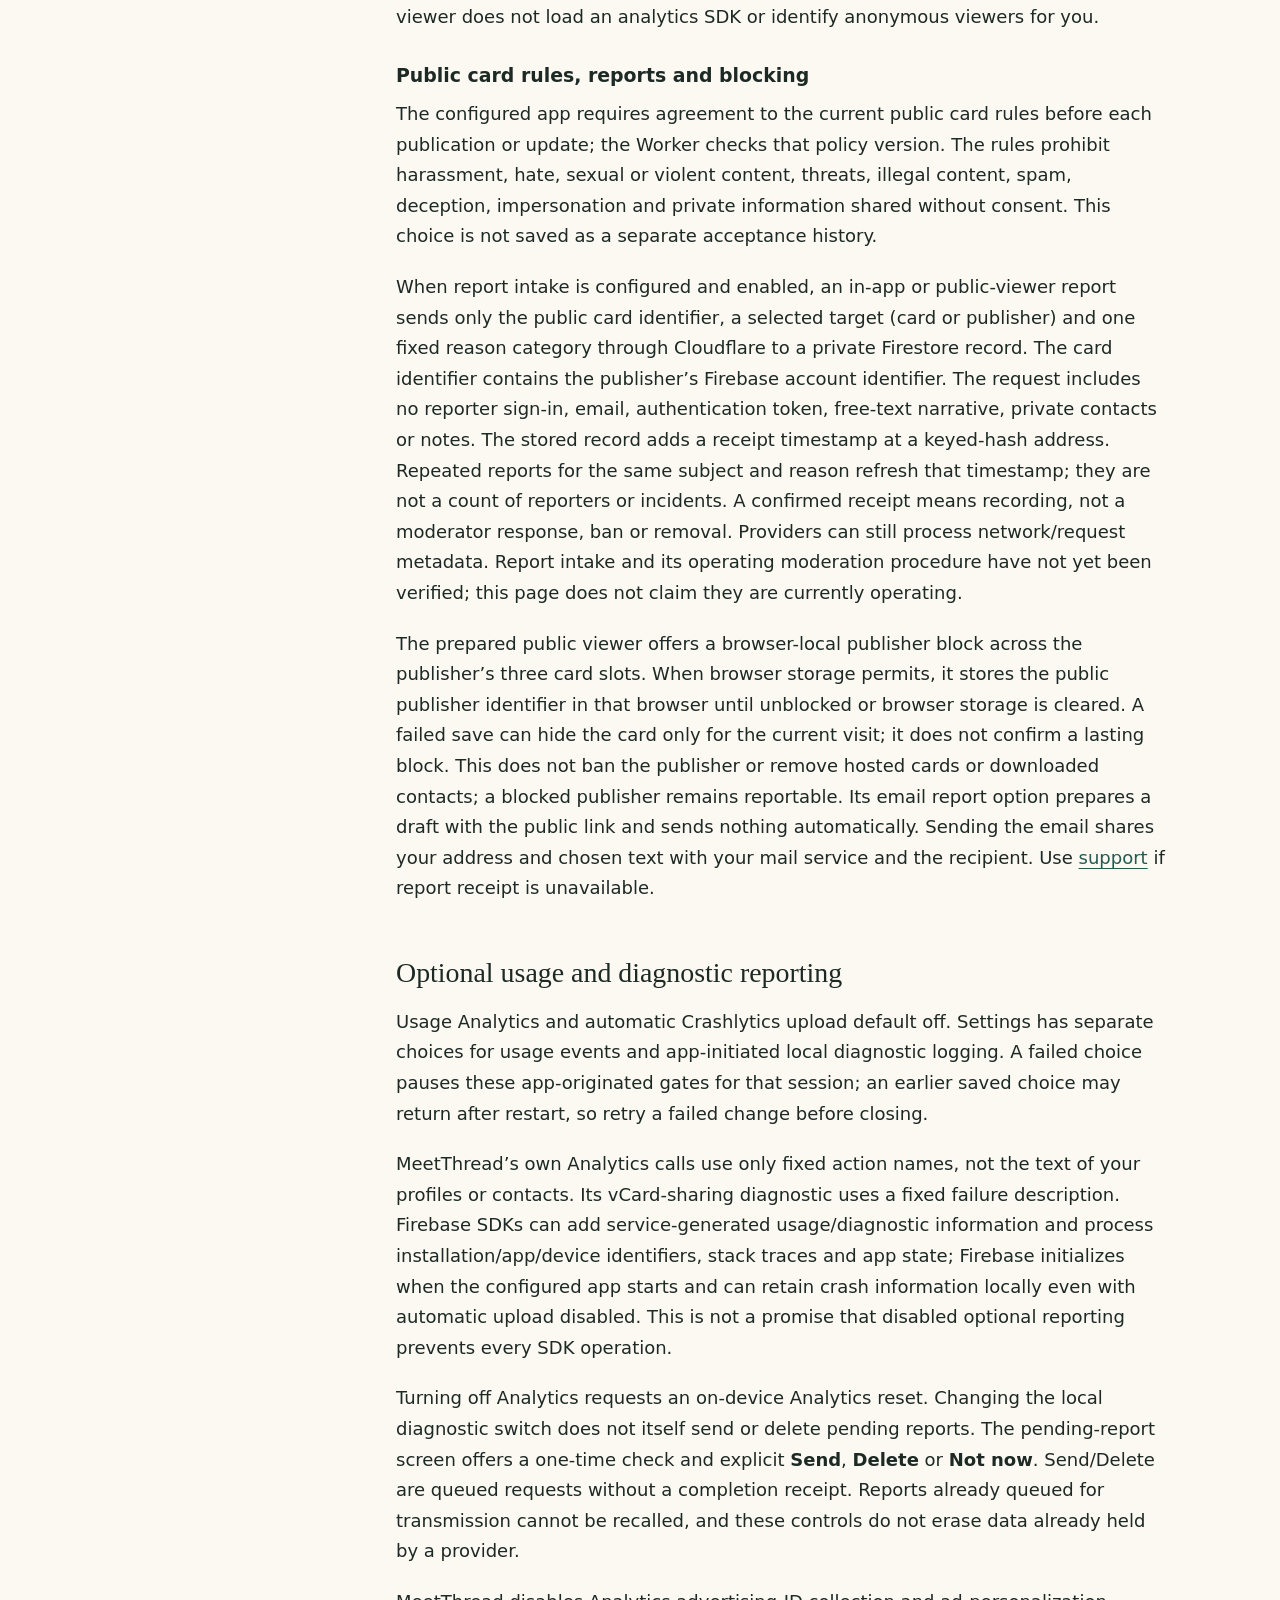
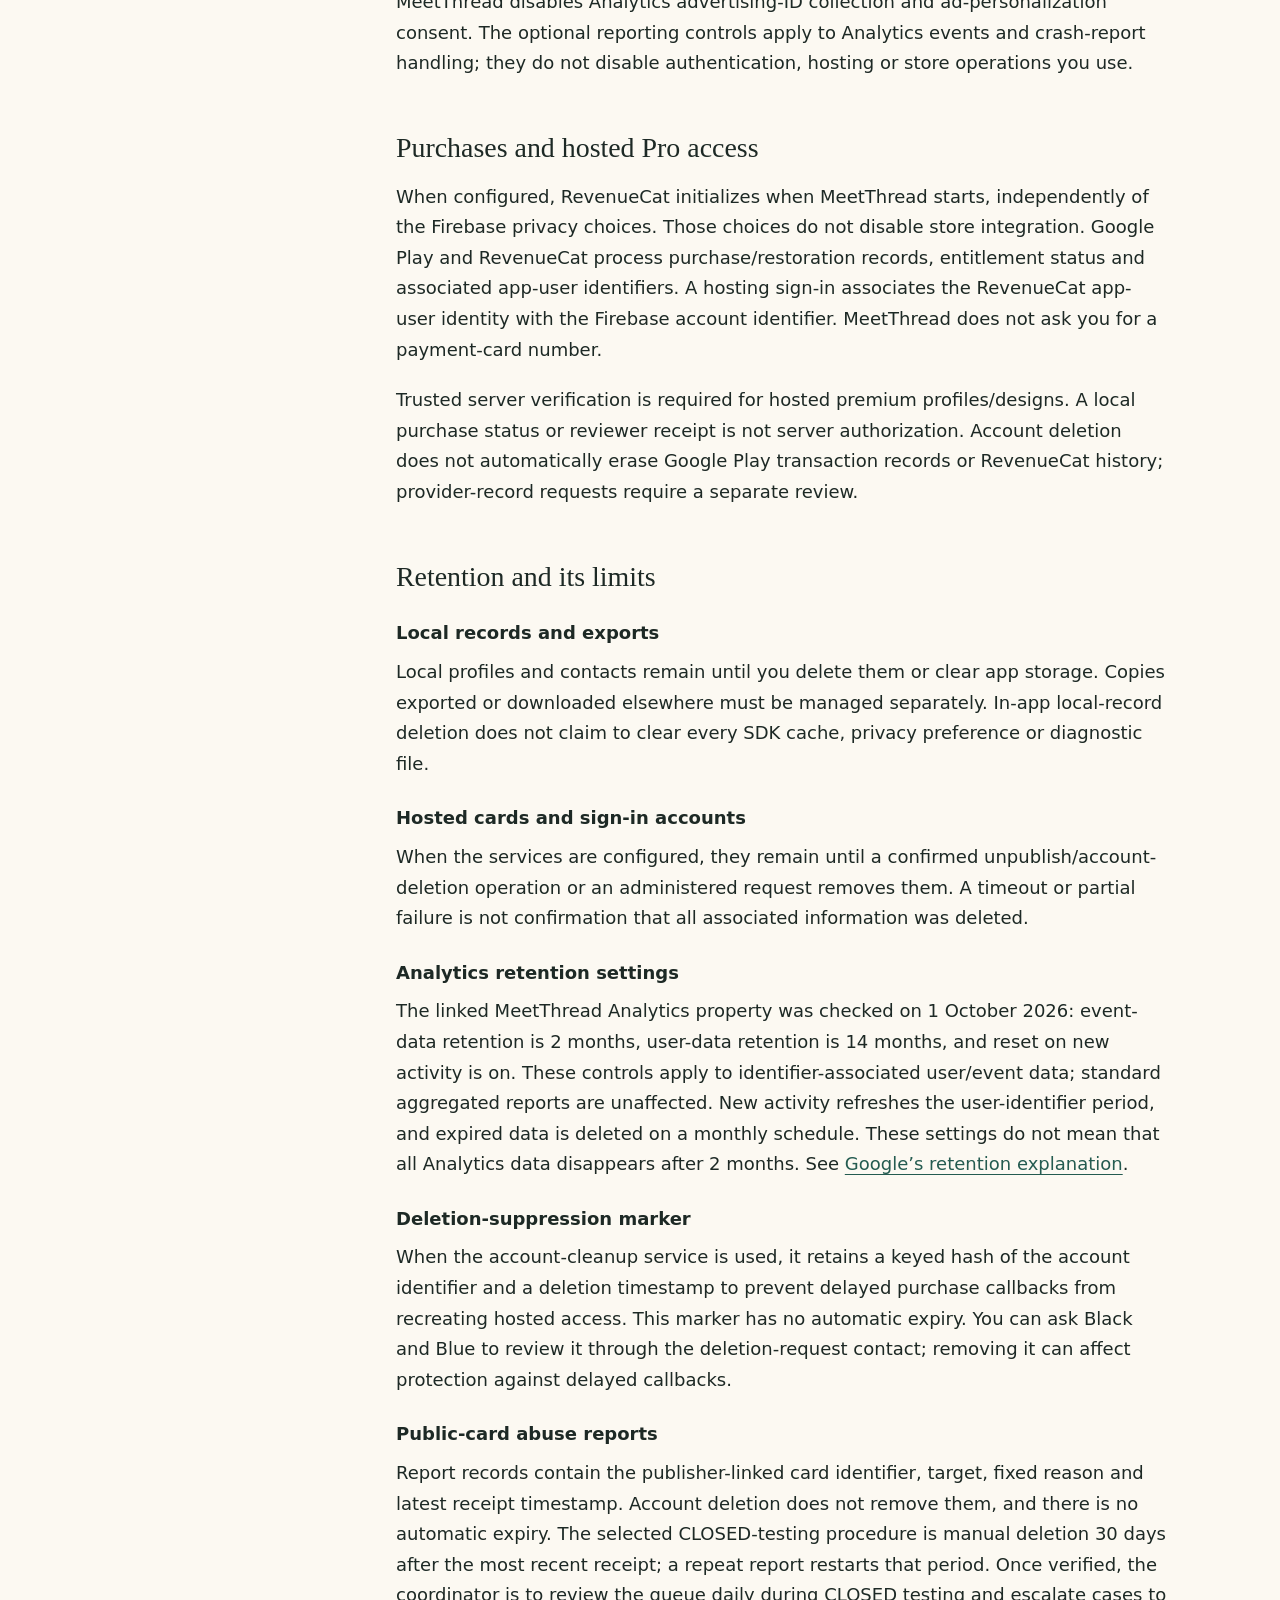
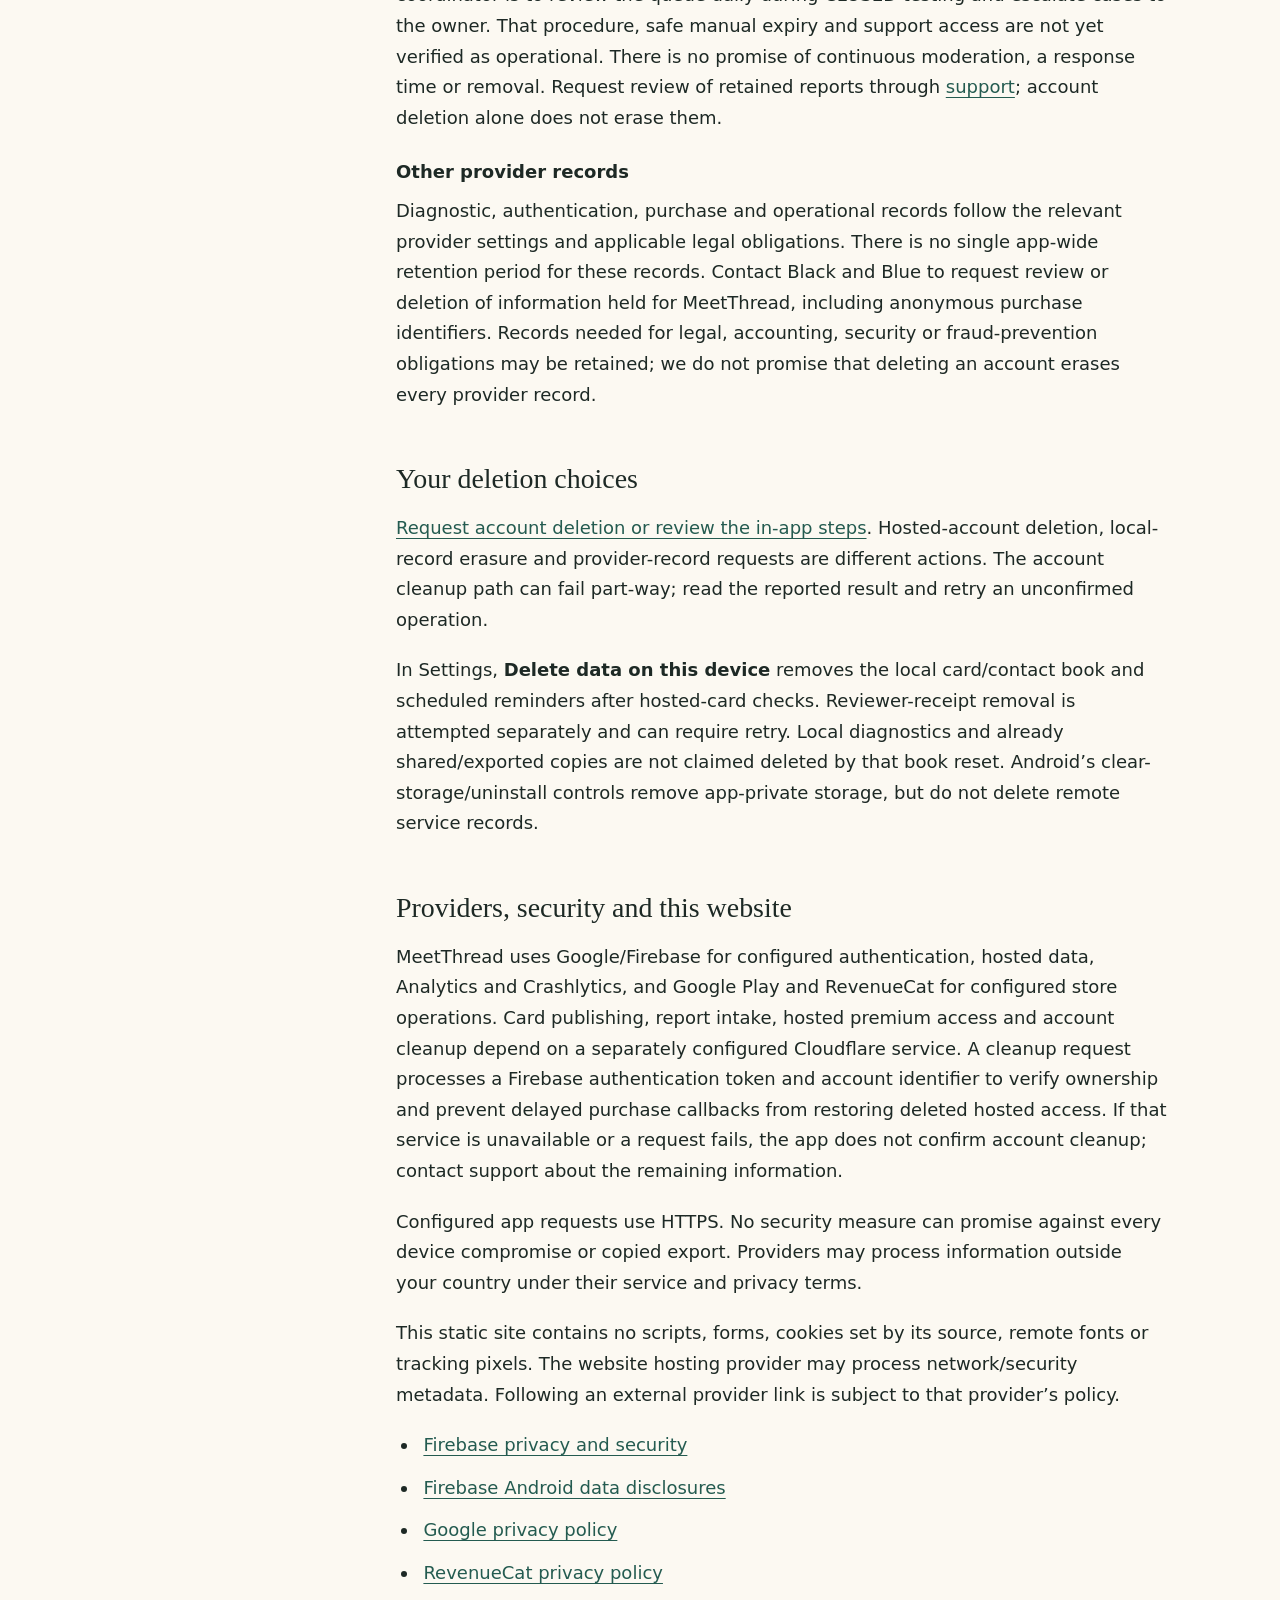
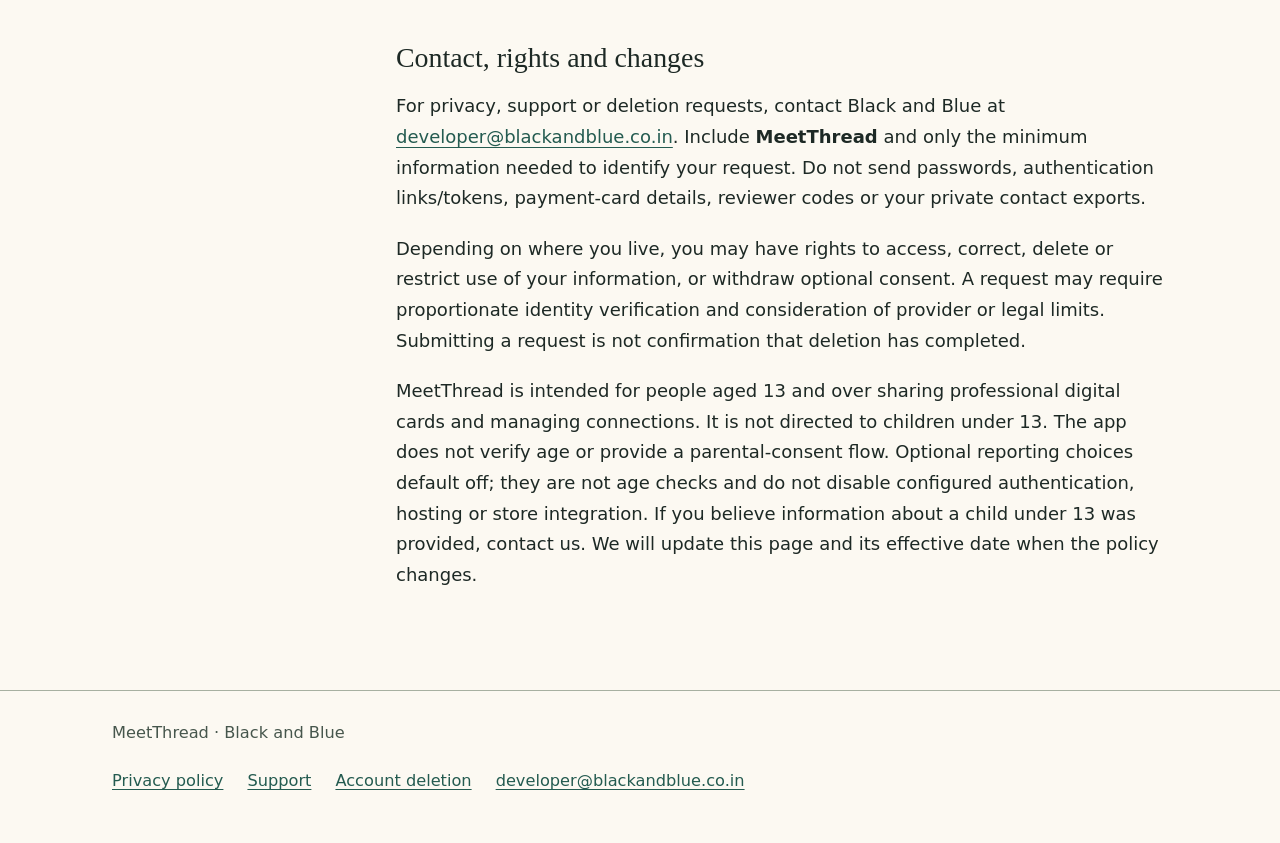
==== commit b0f0fc33: "Disclose Worker card and report data flows" ====
--- a/index.html
+++ b/index.html
@@ -21,7 +21,7 @@
 <main id="main" tabindex="-1">
   <h1 id="privacy">Privacy policy</h1>
   <p class="lead">Your introduction can be public. Your saved contacts, private notes and follow-ups stay separate from it.</p>
-  <p class="date">Publisher: Black and Blue · Effective date: 4 October 2026</p>
+  <p class="date">Publisher: Black and Blue · Effective date: 5 October 2026</p>
   
   <p>This policy concerns MeetThread for Android, package <strong>com.blackandblue.meetthread</strong>, and its optional public card viewer. Local card sharing does not require a hosting account.</p>
 
@@ -34,8 +34,12 @@
   <section aria-labelledby="sharing"><h2 id="sharing">What you choose to share</h2>
     <p>Offline QR, vCard, CSV export and compatible NFC-tag writing share data under your control. A vCard contains the chosen profile’s public-facing details and introduction. A contact CSV includes contact details, private notes and tags; it does not include follow-up outcome history. Recipients and export destinations can retain their own copies.</p>
     <h3>Optional account and public card hosting</h3>
-    <p>When configured, Firebase Authentication handles your sign-in email, password credential and account identifier. Publishing sends the chosen card’s name, role, company, email, phone, website, introduction, design/branding settings and owner identifier to Firestore. Anyone with the card’s link can view and save those published details.</p>
+    <p>When configured, Firebase Authentication handles your sign-in email, password credential and account identifier. Publishing sends the chosen card’s name, role, company, email, phone, website, introduction and design/branding settings, together with a Firebase authentication token, through a Cloudflare Worker. The Worker verifies the account and writes the card and owner identifier to Firestore. Anyone with the card’s link can view and save those published details. This describes the configured flow; it does not mean the publishing service is currently operating.</p>
     <p>Your saved contact book, private contact notes, tags and follow-up history are not part of the public card payload. Unpublishing requests deletion of the hosted card document; it cannot recall recipient downloads or previously shared exports. Public hosting can process IP addresses and other operational request metadata. The viewer does not load an analytics SDK or identify anonymous viewers for you.</p>
+    <h3>Public card rules, reports and blocking</h3>
+    <p>The configured app requires agreement to the current public card rules before each publication or update; the Worker checks that policy version. The rules prohibit harassment, hate, sexual or violent content, threats, illegal content, spam, deception, impersonation and private information shared without consent. This choice is not saved as a separate acceptance history.</p>
+    <p>When report intake is configured and enabled, an in-app or public-viewer report sends only the public card identifier, a selected target (card or publisher) and one fixed reason category through Cloudflare to a private Firestore record. The card identifier contains the publisher’s Firebase account identifier. The request includes no reporter sign-in, email, authentication token, free-text narrative, private contacts or notes. The stored record adds a receipt timestamp at a keyed-hash address. Repeated reports for the same subject and reason refresh that timestamp; they are not a count of reporters or incidents. A confirmed receipt means recording, not a moderator response, ban or removal. Providers can still process network/request metadata. Report intake and its operating moderation procedure have not yet been verified; this page does not claim they are currently operating.</p>
+    <p>The prepared public viewer offers a browser-local publisher block across the publisher’s three card slots. When browser storage permits, it stores the public publisher identifier in that browser until unblocked or browser storage is cleared. A failed save can hide the card only for the current visit; it does not confirm a lasting block. This does not ban the publisher or remove hosted cards or downloaded contacts; a blocked publisher remains reportable. Its email report option prepares a draft with the public link and sends nothing automatically. Sending the email shares your address and chosen text with your mail service and the recipient. Use <a href="support.html">support</a> if report receipt is unavailable.</p>
   </section>
 
   <section aria-labelledby="diagnostics"><h2 id="diagnostics">Optional usage and diagnostic reporting</h2>
@@ -56,6 +60,7 @@
       <dt>Hosted cards and sign-in accounts</dt><dd>When the services are configured, they remain until a confirmed unpublish/account-deletion operation or an administered request removes them. A timeout or partial failure is not confirmation that all associated information was deleted.</dd>
       <dt>Analytics retention settings</dt><dd>The linked MeetThread Analytics property was checked on 1 October 2026: event-data retention is 2 months, user-data retention is 14 months, and reset on new activity is on. These controls apply to identifier-associated user/event data; standard aggregated reports are unaffected. New activity refreshes the user-identifier period, and expired data is deleted on a monthly schedule. These settings do not mean that all Analytics data disappears after 2 months. See <a href="https://support.google.com/analytics/answer/7667196?hl=en">Google’s retention explanation</a>.</dd>
       <dt>Deletion-suppression marker</dt><dd>When the account-cleanup service is used, it retains a keyed hash of the account identifier and a deletion timestamp to prevent delayed purchase callbacks from recreating hosted access. This marker has no automatic expiry. You can ask Black and Blue to review it through the deletion-request contact; removing it can affect protection against delayed callbacks.</dd>
+      <dt>Public-card abuse reports</dt><dd>Report records contain the publisher-linked card identifier, target, fixed reason and latest receipt timestamp. Account deletion does not remove them, and there is no automatic expiry. The selected CLOSED-testing procedure is manual deletion 30 days after the most recent receipt; a repeat report restarts that period. Once verified, the coordinator is to review the queue daily during CLOSED testing and escalate cases to the owner. That procedure, safe manual expiry and support access are not yet verified as operational. There is no promise of continuous moderation, a response time or removal. Request review of retained reports through <a href="support.html">support</a>; account deletion alone does not erase them.</dd>
       <dt>Other provider records</dt><dd>Diagnostic, authentication, purchase and operational records follow the relevant provider settings and applicable legal obligations. There is no single app-wide retention period for these records. Contact Black and Blue to request review or deletion of information held for MeetThread, including anonymous purchase identifiers. Records needed for legal, accounting, security or fraud-prevention obligations may be retained; we do not promise that deleting an account erases every provider record.</dd>
     </dl>
   </section>
@@ -66,7 +71,7 @@
   </section>
 
   <section aria-labelledby="providers"><h2 id="providers">Providers, security and this website</h2>
-    <p>MeetThread uses Google/Firebase for configured authentication, hosted data, Analytics and Crashlytics, and Google Play and RevenueCat for configured store operations. Hosted premium access and account cleanup depend on a separately configured Cloudflare service. A cleanup request processes a Firebase authentication token and account identifier to verify ownership and prevent delayed purchase callbacks from restoring deleted hosted access. If that service is unavailable or a request fails, the app does not confirm account cleanup; contact support about the remaining information.</p>
+    <p>MeetThread uses Google/Firebase for configured authentication, hosted data, Analytics and Crashlytics, and Google Play and RevenueCat for configured store operations. Card publishing, report intake, hosted premium access and account cleanup depend on a separately configured Cloudflare service. A cleanup request processes a Firebase authentication token and account identifier to verify ownership and prevent delayed purchase callbacks from restoring deleted hosted access. If that service is unavailable or a request fails, the app does not confirm account cleanup; contact support about the remaining information.</p>
     <p>Configured app requests use HTTPS. No security measure can promise against every device compromise or copied export. Providers may process information outside your country under their service and privacy terms.</p>
     <p>This static site contains no scripts, forms, cookies set by its source, remote fonts or tracking pixels. The website hosting provider may process network/security metadata. Following an external provider link is subject to that provider’s policy.</p>
     <ul><li><a href="https://firebase.google.com/support/privacy">Firebase privacy and security</a></li><li><a href="https://firebase.google.com/docs/android/play-data-disclosure">Firebase Android data disclosures</a></li><li><a href="https://policies.google.com/privacy">Google privacy policy</a></li><li><a href="https://www.revenuecat.com/privacy">RevenueCat privacy policy</a></li></ul>
